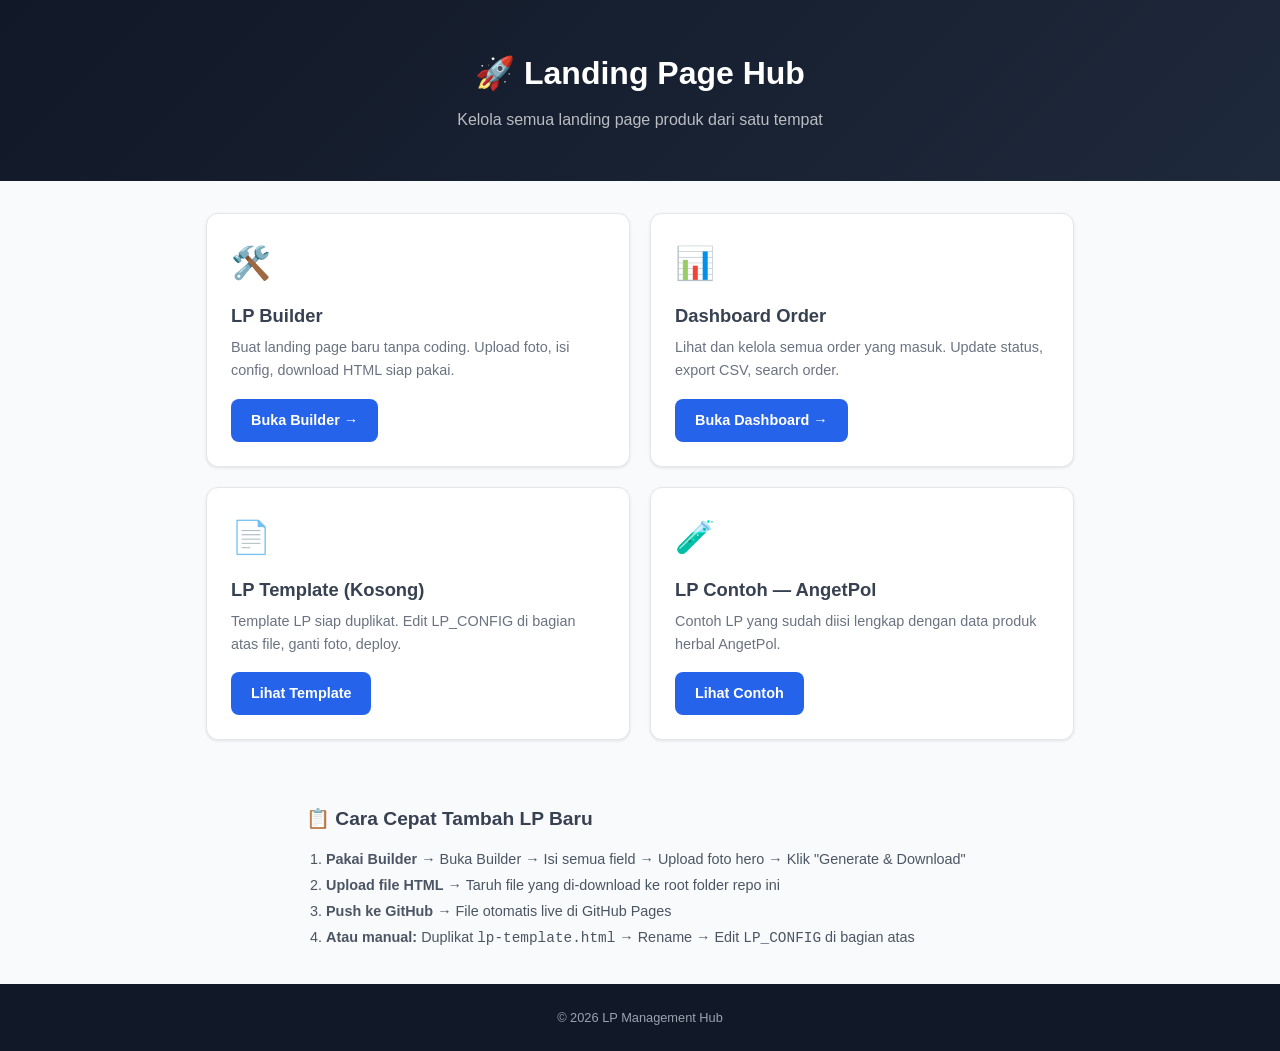
==== index.html @ 5e8157d4 "Initial commit: landing page website" ====
<!DOCTYPE html>
<html lang="id">
<head>
<meta charset="UTF-8">
<meta name="viewport" content="width=device-width, initial-scale=1.0">
<title>LP Management — Landing Page Hub</title>
<link rel="stylesheet" href="assets/style.css">
</head>
<body>
<header class="site-header">
  <h1>🚀 Landing Page Hub</h1>
  <p>Kelola semua landing page produk dari satu tempat</p>
</header>

<div class="card-grid">
  <div class="card">
    <div class="card-icon">🛠️</div>
    <h3>LP Builder</h3>
    <p>Buat landing page baru tanpa coding. Upload foto, isi config, download HTML siap pakai.</p>
    <a href="builder/" class="btn">Buka Builder →</a>
  </div>

  <div class="card">
    <div class="card-icon">📊</div>
    <h3>Dashboard Order</h3>
    <p>Lihat dan kelola semua order yang masuk. Update status, export CSV, search order.</p>
    <a href="admin/" class="btn">Buka Dashboard →</a>
  </div>

  <div class="card">
    <div class="card-icon">📄</div>
    <h3>LP Template (Kosong)</h3>
    <p>Template LP siap duplikat. Edit LP_CONFIG di bagian atas file, ganti foto, deploy.</p>
    <a href="lp-template.html" class="btn btn-outline">Lihat Template</a>
  </div>

  <div class="card">
    <div class="card-icon">🧪</div>
    <h3>LP Contoh — AngetPol</h3>
    <p>Contoh LP yang sudah diisi lengkap dengan data produk herbal AngetPol.</p>
    <a href="lp-example.html" class="btn btn-outline">Lihat Contoh</a>
  </div>
</div>

<div style="max-width:700px;margin:0 auto;padding:32px 16px">
  <h2 style="font-size:1.2rem;font-weight:700;margin-bottom:12px">📋 Cara Cepat Tambah LP Baru</h2>
  <ol style="font-size:.9rem;color:#4b5563;line-height:1.8;padding-left:20px">
    <li><strong>Pakai Builder</strong> → Buka Builder → Isi semua field → Upload foto hero → Klik "Generate &amp; Download"</li>
    <li><strong>Upload file HTML</strong> → Taruh file yang di-download ke root folder repo ini</li>
    <li><strong>Push ke GitHub</strong> → File otomatis live di GitHub Pages</li>
    <li><strong>Atau manual:</strong> Duplikat <code>lp-template.html</code> → Rename → Edit <code>LP_CONFIG</code> di bagian atas</li>
  </ol>
</div>

<footer class="lp-footer">
  <p>&copy; 2026 LP Management Hub</p>
</footer>
</body>
</html>
---- assets/style.css ----
:root{--c:#2563eb;--cd:#1d4ed8;--cl:#dbeafe;--ok:#16a34a;--okl:#dcfce7;--warn:#f59e0b;--wl:#fef3c7;--err:#dc2626;--el:#fee2e2;--g1:#f9fafb;--g2:#f3f4f6;--g3:#e5e7eb;--g4:#d1d5db;--g5:#9ca3af;--g6:#6b7280;--g7:#4b5563;--g8:#374151;--g9:#1f2937;--gx:#111827;--r:8px;--rl:12px;--sh:0 1px 3px rgba(0,0,0,.1);--shm:0 4px 6px rgba(0,0,0,.07);--shl:0 10px 15px rgba(0,0,0,.1)}
*,*::before,*::after{box-sizing:border-box;margin:0;padding:0}
body{font-family:-apple-system,BlinkMacSystemFont,'Segoe UI',Roboto,sans-serif;color:var(--g8);background:var(--g1);line-height:1.6;-webkit-font-smoothing:antialiased}
img{max-width:100%;height:auto;display:block}a{color:var(--c);text-decoration:none}a:hover{text-decoration:underline}
.container{width:100%;max-width:1200px;margin:0 auto;padding:0 16px}

/* INDEX */
.site-header{background:linear-gradient(135deg,var(--gx),#1e293b);color:#fff;padding:48px 16px;text-align:center}
.site-header h1{font-size:2rem;font-weight:800;margin-bottom:8px}.site-header p{color:rgba(255,255,255,.7)}
.card-grid{display:grid;gap:20px;padding:32px 16px;max-width:900px;margin:0 auto}
@media(min-width:600px){.card-grid{grid-template-columns:1fr 1fr}}
.card{background:#fff;border:1px solid var(--g3);border-radius:var(--rl);padding:24px;box-shadow:var(--sh);transition:box-shadow .2s,transform .15s}
.card:hover{box-shadow:var(--shl);transform:translateY(-2px)}.card-icon{font-size:2rem;margin-bottom:12px}
.card h3{font-size:1.15rem;font-weight:700;margin-bottom:6px}.card p{font-size:.9rem;color:var(--g6);margin-bottom:16px}
.card .btn{display:inline-block;padding:10px 20px;background:var(--c);color:#fff;border-radius:var(--r);font-weight:600;font-size:.9rem;border:none;cursor:pointer}
.card .btn:hover{background:var(--cd);text-decoration:none}

/* HERO */
.lp-hero{position:relative;background:var(--gx);overflow:hidden;min-height:300px}
.lp-hero img{width:100%;height:400px;object-fit:cover;opacity:.7}
.lp-hero-overlay{position:absolute;inset:0;display:flex;flex-direction:column;align-items:center;justify-content:center;background:linear-gradient(to bottom,rgba(0,0,0,.3),rgba(0,0,0,.6));text-align:center;padding:20px}
.lp-hero-overlay h1{color:#fff;font-size:1.8rem;font-weight:800;text-shadow:0 2px 8px rgba(0,0,0,.4);max-width:600px}
.lp-hero-overlay p{color:rgba(255,255,255,.9);font-size:1.1rem;margin-top:8px}
@media(min-width:768px){.lp-hero img{height:500px}.lp-hero-overlay h1{font-size:2.5rem}}

/* SECTIONS */
.lp-section{padding:40px 16px}.lp-section:nth-child(even){background:#fff}
.lp-section-title{text-align:center;font-size:1.5rem;font-weight:700;margin-bottom:24px;color:var(--gx)}
.benefits-grid{display:grid;gap:16px;max-width:800px;margin:0 auto}
@media(min-width:600px){.benefits-grid{grid-template-columns:1fr 1fr}}
.benefit-card{background:var(--g1);border:1px solid var(--g3);border-radius:var(--r);padding:20px;display:flex;gap:12px;align-items:flex-start}
.benefit-icon{font-size:1.5rem;flex-shrink:0}.benefit-card h3{font-size:1rem;font-weight:600;margin-bottom:4px}.benefit-card p{font-size:.9rem;color:var(--g6)}
.testimonials-grid{display:grid;gap:16px;max-width:800px;margin:0 auto}
@media(min-width:600px){.testimonials-grid{grid-template-columns:1fr 1fr}}
.testimonial-card{background:#fff;border:1px solid var(--g3);border-radius:var(--r);padding:20px;box-shadow:var(--sh)}
.testimonial-card .stars{color:var(--warn);margin-bottom:8px}
.testimonial-card p{font-size:.9rem;color:var(--g7);font-style:italic}
.testimonial-card .author{font-weight:600;font-style:normal;margin-top:8px;color:var(--gx);font-size:.85rem}

/* ORDER FORM */
.order-section{background:linear-gradient(135deg,var(--cl),#ede9fe);padding:40px 16px}
.order-form-wrapper{max-width:600px;margin:0 auto;background:#fff;border-radius:var(--rl);padding:28px 20px;box-shadow:var(--shl)}
.order-form-wrapper h2{text-align:center;font-size:1.3rem;margin-bottom:4px}
.order-form-wrapper .form-subtitle{text-align:center;color:var(--g5);font-size:.85rem;margin-bottom:20px}

/* Steps */
.step-indicator{display:flex;justify-content:center;margin-bottom:28px;position:relative}
.step-item{display:flex;flex-direction:column;align-items:center;flex:1;z-index:1}
.step-circle{width:36px;height:36px;border-radius:50%;display:flex;align-items:center;justify-content:center;font-weight:700;font-size:.9rem;background:var(--g3);color:var(--g5);transition:all .3s}
.step-item.active .step-circle{background:var(--c);color:#fff}
.step-item.done .step-circle{background:var(--ok);color:#fff}
.step-label{font-size:.7rem;color:var(--g5);margin-top:4px;text-align:center}
.step-item.active .step-label{color:var(--c);font-weight:600}
.step-item.done .step-label{color:var(--ok)}
.step-connector{position:absolute;top:18px;left:18%;right:18%;height:2px;background:var(--g3);z-index:0}
.step-connector-fill{height:100%;background:var(--ok);width:0%;transition:width .3s}
.step-panel{display:none}.step-panel.active{display:block;animation:fadeIn .3s}
@keyframes fadeIn{from{opacity:0;transform:translateY(8px)}to{opacity:1;transform:translateY(0)}}

/* Form elements */
.form-group{margin-bottom:16px}
.form-group label{display:block;font-weight:600;font-size:.9rem;margin-bottom:4px;color:var(--g7)}
.form-group label .req{color:var(--err)}
.form-group input,.form-group select,.form-group textarea{width:100%;padding:10px 12px;border:1px solid var(--g4);border-radius:var(--r);font-size:.95rem;font-family:inherit;transition:border-color .2s;background:#fff}
.form-group input:focus,.form-group select:focus,.form-group textarea:focus{outline:none;border-color:var(--c);box-shadow:0 0 0 3px rgba(37,99,235,.1)}
.form-group textarea{resize:vertical;min-height:80px}
.form-group input[type=number]{max-width:120px}
.form-group .hint{font-size:.75rem;color:var(--g5);margin-top:2px}
.form-group .field-err{font-size:.8rem;color:var(--err);margin-top:2px;display:none}
.form-group.has-error input,.form-group.has-error select,.form-group.has-error textarea{border-color:var(--err)}
.form-group.has-error .field-err{display:block}
.form-row{display:grid;grid-template-columns:1fr 1fr;gap:12px}
@media(max-width:480px){.form-row{grid-template-columns:1fr}}
.radio-group{display:flex;flex-direction:column;gap:8px;margin-top:4px}
.radio-option{display:flex;align-items:center;gap:8px;padding:10px 12px;border:1px solid var(--g4);border-radius:var(--r);cursor:pointer;transition:border-color .2s,background .2s}
.radio-option:hover{border-color:var(--c);background:var(--cl)}
.radio-option input[type=radio]{accent-color:var(--c)}.radio-option span{font-size:.9rem}

/* Shipping */
.shipping-info{background:var(--g1);border:1px solid var(--g3);border-radius:var(--r);padding:12px;margin-top:8px}
.shipping-info .ship-line{display:flex;justify-content:space-between;font-size:.9rem;padding:4px 0}
.shipping-info .ship-cost{font-weight:600;color:var(--c)}.shipping-info .ship-eta{font-size:.75rem;color:var(--g5)}

/* Price */
.price-display{text-align:center;margin:16px 0}
.price-display .price{font-size:2rem;font-weight:800;color:var(--c)}
.price-display .price-note{font-size:.8rem;color:var(--g5)}
.price-tag{font-size:1.1rem;font-weight:700;color:var(--c);text-align:right}

/* Summary */
.order-summary{background:var(--g1);border:1px solid var(--g3);border-radius:var(--r);padding:16px;margin-bottom:16px}
.order-summary h3{font-size:1rem;font-weight:700;margin-bottom:12px}
.sum-row{display:flex;justify-content:space-between;padding:6px 0;font-size:.9rem;border-bottom:1px solid var(--g2)}
.sum-row:last-child{border-bottom:none}.sum-row .lbl{color:var(--g6)}.sum-row .val{font-weight:600;text-align:right;max-width:60%;word-break:break-word}
.sum-total{display:flex;justify-content:space-between;padding:10px 0 0;margin-top:8px;border-top:2px solid var(--g4);font-size:1.1rem;font-weight:700}
.sum-total .val{color:var(--c)}

/* Nav buttons */
.form-nav{display:flex;gap:12px;margin-top:20px}
.btn-prev{flex:1;padding:12px;background:var(--g2);color:var(--g7);border:1px solid var(--g4);border-radius:var(--r);font-size:.95rem;font-weight:600;cursor:pointer}
.btn-prev:hover{background:var(--g3)}
.btn-next,.btn-submit{flex:2;padding:12px;background:var(--c);color:#fff;border:none;border-radius:var(--r);font-size:.95rem;font-weight:700;cursor:pointer;display:flex;align-items:center;justify-content:center;gap:8px}
.btn-next:hover,.btn-submit:hover{background:var(--cd)}
.btn-next:disabled,.btn-submit:disabled{background:var(--g5);cursor:not-allowed}
.btn-submit .spinner{width:18px;height:18px;border:2px solid rgba(255,255,255,.3);border-top-color:#fff;border-radius:50%;animation:spin .6s linear infinite;display:none}
.btn-submit.loading .spinner{display:block}.btn-submit.loading .btn-text{display:none}
@keyframes spin{to{transform:rotate(360deg)}}
.trust-badges{display:flex;justify-content:center;gap:16px;margin-top:16px;flex-wrap:wrap}
.trust-badge{display:flex;align-items:center;gap:4px;font-size:.75rem;color:var(--g5)}
.form-message{padding:16px;border-radius:var(--r);text-align:center;margin-top:16px;display:none}
.form-message.show{display:block}
.form-message.success{background:var(--okl);color:var(--ok);border:1px solid var(--ok)}
.form-message.error{background:var(--el);color:var(--err);border:1px solid var(--err)}
.form-message .wa-fallback{margin-top:8px}.form-message .wa-fallback a{color:var(--ok);font-weight:600;text-decoration:underline}
.lp-footer{text-align:center;padding:24px 16px;background:var(--gx);color:var(--g5);font-size:.8rem}

/* ADMIN */
.admin-login{min-height:100vh;display:flex;align-items:center;justify-content:center;background:var(--g2)}
.login-box{background:#fff;padding:40px 32px;border-radius:var(--rl);box-shadow:var(--shl);width:100%;max-width:400px;text-align:center}
.login-box h1{font-size:1.4rem;margin-bottom:8px}.login-box p{color:var(--g5);font-size:.9rem;margin-bottom:24px}
.login-box input{width:100%;padding:12px;border:1px solid var(--g4);border-radius:var(--r);font-size:1rem;margin-bottom:12px}
.login-box button{width:100%;padding:12px;background:var(--c);color:#fff;border:none;border-radius:var(--r);font-size:1rem;font-weight:600;cursor:pointer}
.login-box button:hover{background:var(--cd)}.login-error{color:var(--err);font-size:.85rem;margin-top:8px;display:none}
.admin-wrap{display:none;min-height:100vh;background:var(--g2)}
.admin-header{background:#fff;border-bottom:1px solid var(--g3);padding:16px 24px;display:flex;align-items:center;justify-content:space-between}
.admin-header h1{font-size:1.2rem;font-weight:700}
.btn-logout{padding:8px 16px;background:var(--g2);border:1px solid var(--g4);border-radius:var(--r);font-size:.85rem;cursor:pointer;color:var(--g7)}
.btn-logout:hover{background:var(--g3)}
.stats-row{display:grid;grid-template-columns:repeat(2,1fr);gap:12px;padding:20px 24px}
@media(min-width:600px){.stats-row{grid-template-columns:repeat(4,1fr)}}
.stat-card{background:#fff;border-radius:var(--r);padding:16px;box-shadow:var(--sh);text-align:center}
.stat-num{font-size:1.8rem;font-weight:800}.stat-label{font-size:.8rem;color:var(--g5)}
.stat-card.total .stat-num{color:var(--g8)}.stat-card.pending .stat-num{color:var(--warn)}
.stat-card.process .stat-num{color:var(--c)}.stat-card.done .stat-num{color:var(--ok)}
.admin-toolbar{padding:0 24px 16px;display:flex;gap:12px;flex-wrap:wrap;align-items:center}
.admin-toolbar input,.admin-toolbar select{padding:8px 12px;border:1px solid var(--g4);border-radius:var(--r);font-size:.9rem}
.admin-toolbar input{flex:1;min-width:200px}
.btn-export{padding:8px 16px;background:var(--ok);color:#fff;border:none;border-radius:var(--r);font-weight:600;cursor:pointer;font-size:.85rem}
.btn-export:hover{background:#15803d}
.orders-table-wrap{padding:0 24px 24px;overflow-x:auto}
.orders-table{width:100%;border-collapse:collapse;background:#fff;border-radius:var(--r);overflow:hidden;box-shadow:var(--sh);font-size:.85rem}
.orders-table th{background:var(--g2);padding:10px 12px;text-align:left;font-weight:600;color:var(--g7);white-space:nowrap;border-bottom:1px solid var(--g3)}
.orders-table td{padding:10px 12px;border-bottom:1px solid var(--g2);vertical-align:top}
.orders-table tr:hover td{background:var(--g1)}
.badge{display:inline-block;padding:3px 10px;border-radius:999px;font-size:.75rem;font-weight:600;white-space:nowrap}
.badge-pending{background:var(--wl);color:#92400e}.badge-process{background:var(--cl);color:#1e40af}
.badge-shipped{background:#e0e7ff;color:#3730a3}.badge-done{background:var(--okl);color:#166534}
.status-select{padding:4px 8px;border:1px solid var(--g4);border-radius:var(--r);font-size:.8rem;cursor:pointer}
.empty-state{text-align:center;padding:48px 16px;color:var(--g5)}

/* BUILDER */
.builder-wrap{display:flex;min-height:100vh;background:var(--g2)}
.builder-sidebar{width:420px;background:#fff;border-right:1px solid var(--g3);overflow-y:auto;flex-shrink:0;padding:20px}
.builder-preview{flex:1;background:var(--g1);display:flex;flex-direction:column}
.builder-preview-bar{background:#fff;border-bottom:1px solid var(--g3);padding:10px 16px;display:flex;align-items:center;justify-content:space-between}
.builder-preview iframe{flex:1;border:none;width:100%}
@media(max-width:900px){.builder-wrap{flex-direction:column}.builder-sidebar{width:100%;max-height:50vh}.builder-preview{min-height:50vh}}
.builder-sidebar h2{font-size:1.1rem;font-weight:700;margin-bottom:16px;padding-bottom:8px;border-bottom:1px solid var(--g3)}
.builder-sidebar h3{font-size:.95rem;font-weight:600;margin:20px 0 10px;color:var(--g7)}
.builder-sidebar .form-group{margin-bottom:12px}
.builder-sidebar .form-group label{font-size:.85rem;font-weight:600;margin-bottom:3px;display:block;color:var(--g7)}
.builder-sidebar .form-group input,.builder-sidebar .form-group select,.builder-sidebar .form-group textarea{width:100%;padding:8px 10px;border:1px solid var(--g4);border-radius:var(--r);font-size:.85rem}
.builder-sidebar .form-group input[type=color]{height:36px;padding:2px;cursor:pointer}
.opt-list{display:flex;flex-direction:column;gap:6px;margin-bottom:8px}
.opt-item{display:flex;gap:6px;align-items:center}
.opt-item input{flex:1;padding:6px 8px;border:1px solid var(--g4);border-radius:var(--r);font-size:.85rem}
.opt-item .btn-rm{width:28px;height:28px;border:none;background:var(--el);color:var(--err);border-radius:var(--r);cursor:pointer;font-size:1rem;display:flex;align-items:center;justify-content:center}
.btn-add{padding:6px 12px;background:var(--cl);color:var(--c);border:1px solid var(--c);border-radius:var(--r);font-size:.8rem;cursor:pointer;font-weight:600}
.btn-add:hover{background:var(--c);color:#fff}
.ship-table{width:100%;border-collapse:collapse;font-size:.85rem;margin-bottom:8px}
.ship-table th{text-align:left;padding:4px 6px;background:var(--g2);font-size:.75rem;color:var(--g6)}
.ship-table td{padding:4px 6px}.ship-table input{width:100%;padding:4px 6px;border:1px solid var(--g4);border-radius:4px;font-size:.8rem}
.ship-table .btn-rm{background:none;border:none;color:var(--err);cursor:pointer;font-size:1rem}
.btn-gen{width:100%;padding:12px;background:var(--c);color:#fff;border:none;border-radius:var(--r);font-size:1rem;font-weight:700;cursor:pointer;margin-top:16px}
.btn-gen:hover{background:var(--cd)}
.btn-copy{width:100%;padding:10px;background:var(--g2);color:var(--g8);border:1px solid var(--g4);border-radius:var(--r);font-size:.9rem;font-weight:600;cursor:pointer;margin-top:8px}
.btn-copy:hover{background:var(--g3)}
.drop-zone{border:2px dashed var(--g4);border-radius:var(--r);padding:24px;text-align:center;cursor:pointer;transition:border-color .2s,background .2s;margin-bottom:8px}
.drop-zone:hover,.drop-zone.dragover{border-color:var(--c);background:var(--cl)}
.drop-zone p{font-size:.85rem;color:var(--g5)}.drop-zone .icon{font-size:2rem;margin-bottom:8px}
.img-preview{max-height:120px;margin:8px auto 0;border-radius:var(--r)}
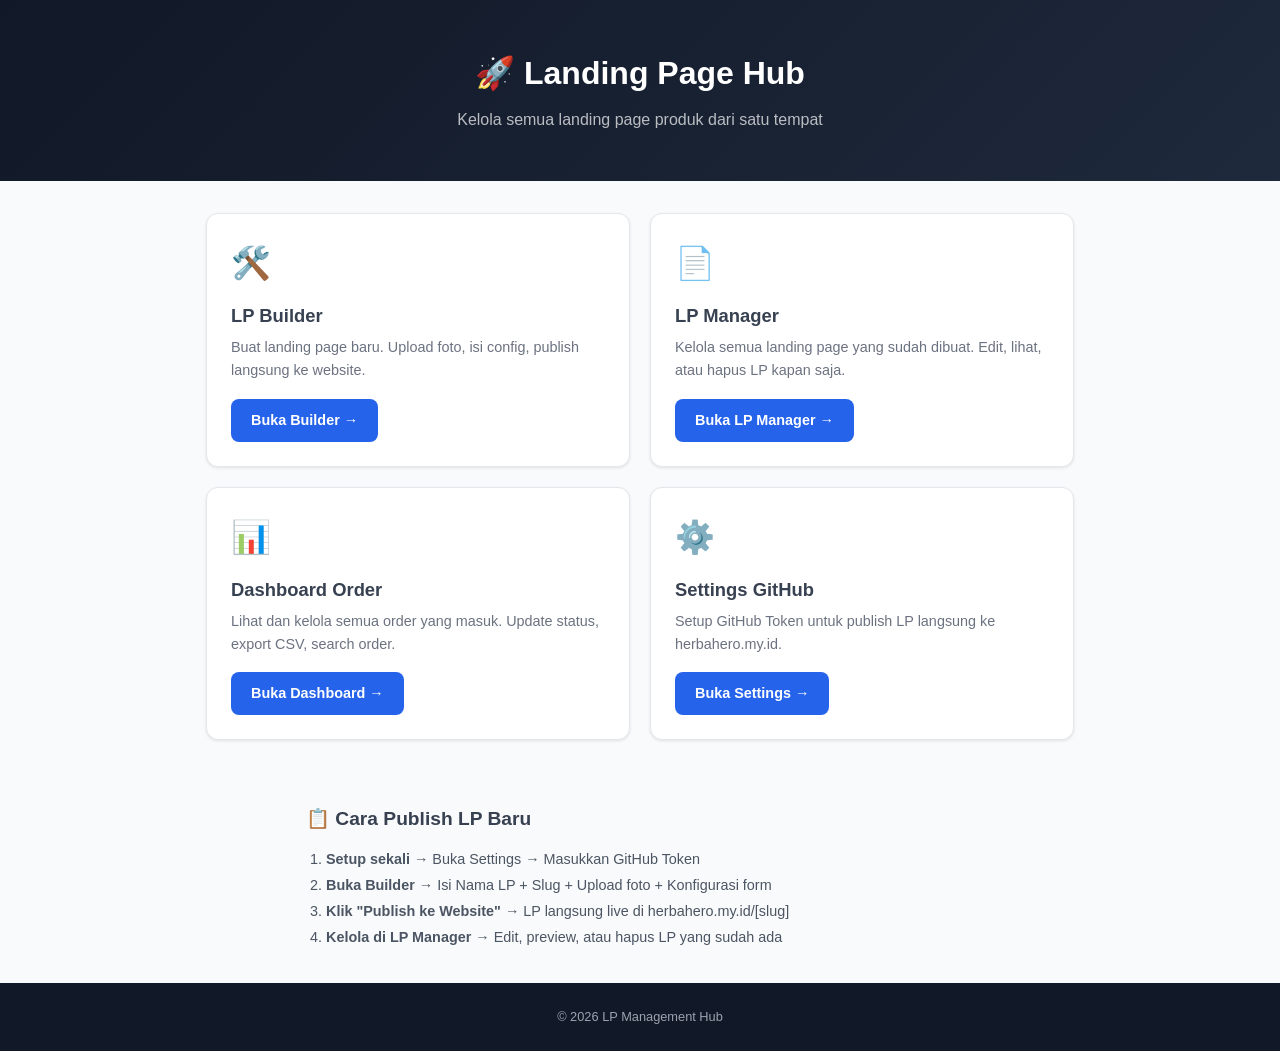
==== commit d3b432b3: "Add LP Management System via GitHub API - admin/settings.html: Setup GitHub PAT, owner, repo (new) -" ====
--- a/index.html
+++ b/index.html
@@ -16,8 +16,15 @@
   <div class="card">
     <div class="card-icon">🛠️</div>
     <h3>LP Builder</h3>
-    <p>Buat landing page baru tanpa coding. Upload foto, isi config, download HTML siap pakai.</p>
+    <p>Buat landing page baru. Upload foto, isi config, publish langsung ke website.</p>
     <a href="builder/" class="btn">Buka Builder →</a>
+  </div>
+
+  <div class="card">
+    <div class="card-icon">📄</div>
+    <h3>LP Manager</h3>
+    <p>Kelola semua landing page yang sudah dibuat. Edit, lihat, atau hapus LP kapan saja.</p>
+    <a href="admin/pages.html" class="btn">Buka LP Manager →</a>
   </div>
 
   <div class="card">
@@ -28,27 +35,20 @@
   </div>
 
   <div class="card">
-    <div class="card-icon">📄</div>
-    <h3>LP Template (Kosong)</h3>
-    <p>Template LP siap duplikat. Edit LP_CONFIG di bagian atas file, ganti foto, deploy.</p>
-    <a href="lp-template.html" class="btn btn-outline">Lihat Template</a>
-  </div>
-
-  <div class="card">
-    <div class="card-icon">🧪</div>
-    <h3>LP Contoh — AngetPol</h3>
-    <p>Contoh LP yang sudah diisi lengkap dengan data produk herbal AngetPol.</p>
-    <a href="lp-example.html" class="btn btn-outline">Lihat Contoh</a>
+    <div class="card-icon">⚙️</div>
+    <h3>Settings GitHub</h3>
+    <p>Setup GitHub Token untuk publish LP langsung ke herbahero.my.id.</p>
+    <a href="admin/settings.html" class="btn btn-outline">Buka Settings →</a>
   </div>
 </div>
 
 <div style="max-width:700px;margin:0 auto;padding:32px 16px">
-  <h2 style="font-size:1.2rem;font-weight:700;margin-bottom:12px">📋 Cara Cepat Tambah LP Baru</h2>
+  <h2 style="font-size:1.2rem;font-weight:700;margin-bottom:12px">📋 Cara Publish LP Baru</h2>
   <ol style="font-size:.9rem;color:#4b5563;line-height:1.8;padding-left:20px">
-    <li><strong>Pakai Builder</strong> → Buka Builder → Isi semua field → Upload foto hero → Klik "Generate &amp; Download"</li>
-    <li><strong>Upload file HTML</strong> → Taruh file yang di-download ke root folder repo ini</li>
-    <li><strong>Push ke GitHub</strong> → File otomatis live di GitHub Pages</li>
-    <li><strong>Atau manual:</strong> Duplikat <code>lp-template.html</code> → Rename → Edit <code>LP_CONFIG</code> di bagian atas</li>
+    <li><strong>Setup sekali</strong> → Buka Settings → Masukkan GitHub Token</li>
+    <li><strong>Buka Builder</strong> → Isi Nama LP + Slug + Upload foto + Konfigurasi form</li>
+    <li><strong>Klik "Publish ke Website"</strong> → LP langsung live di herbahero.my.id/[slug]</li>
+    <li><strong>Kelola di LP Manager</strong> → Edit, preview, atau hapus LP yang sudah ada</li>
   </ol>
 </div>
 
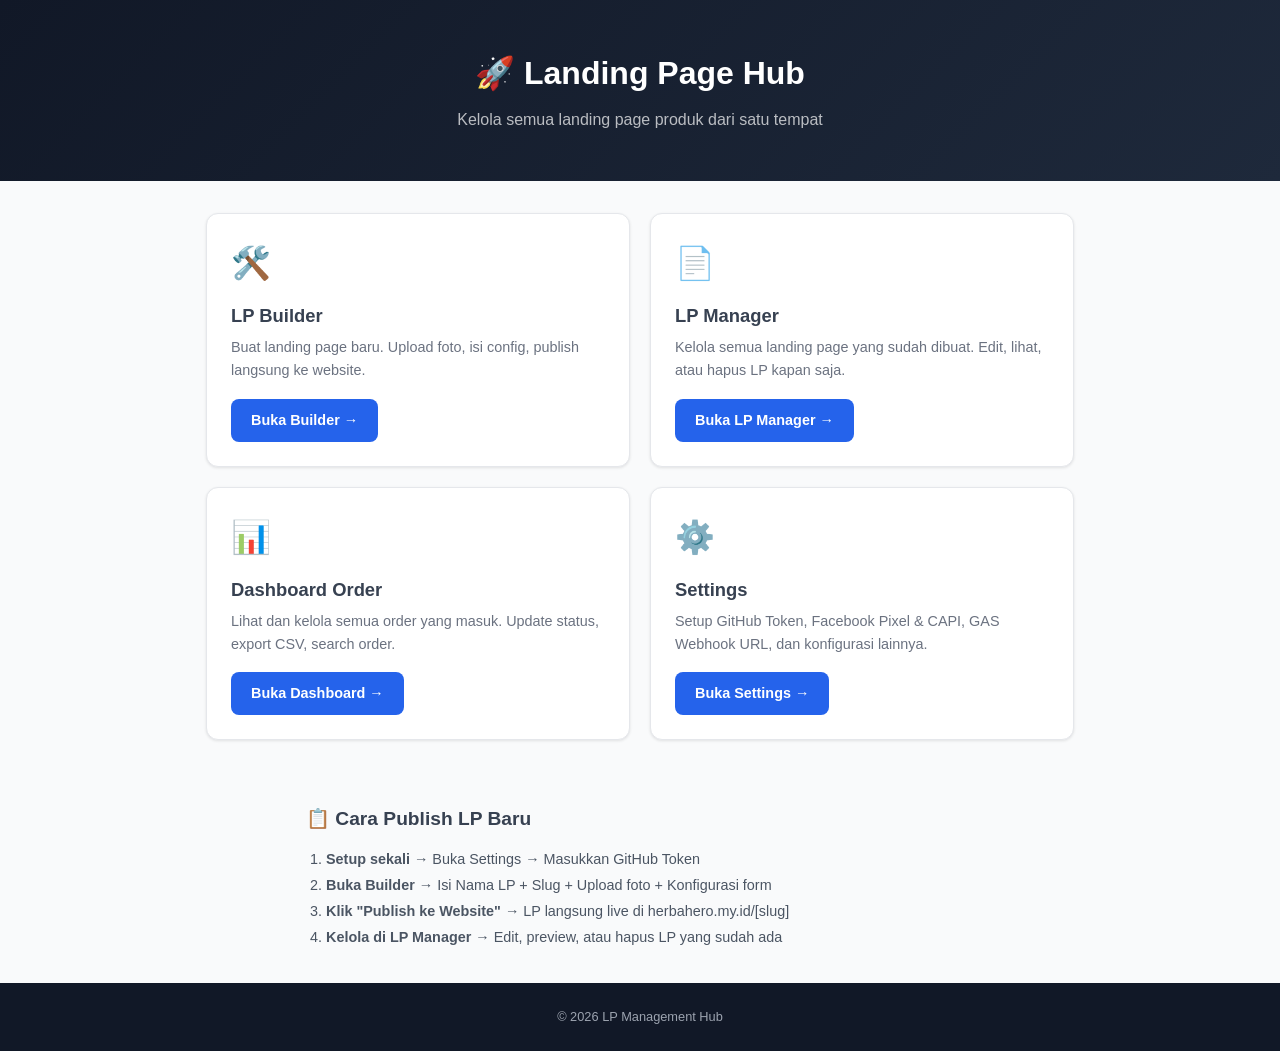
==== commit cc56f1eb: "feat: add Meta Pixel+CAPI flow and builder/settings enhancements" ====
--- a/index.html
+++ b/index.html
@@ -36,8 +36,8 @@
 
   <div class="card">
     <div class="card-icon">⚙️</div>
-    <h3>Settings GitHub</h3>
-    <p>Setup GitHub Token untuk publish LP langsung ke herbahero.my.id.</p>
+    <h3>Settings</h3>
+    <p>Setup GitHub Token, Facebook Pixel &amp; CAPI, GAS Webhook URL, dan konfigurasi lainnya.</p>
     <a href="admin/settings.html" class="btn btn-outline">Buka Settings →</a>
   </div>
 </div>
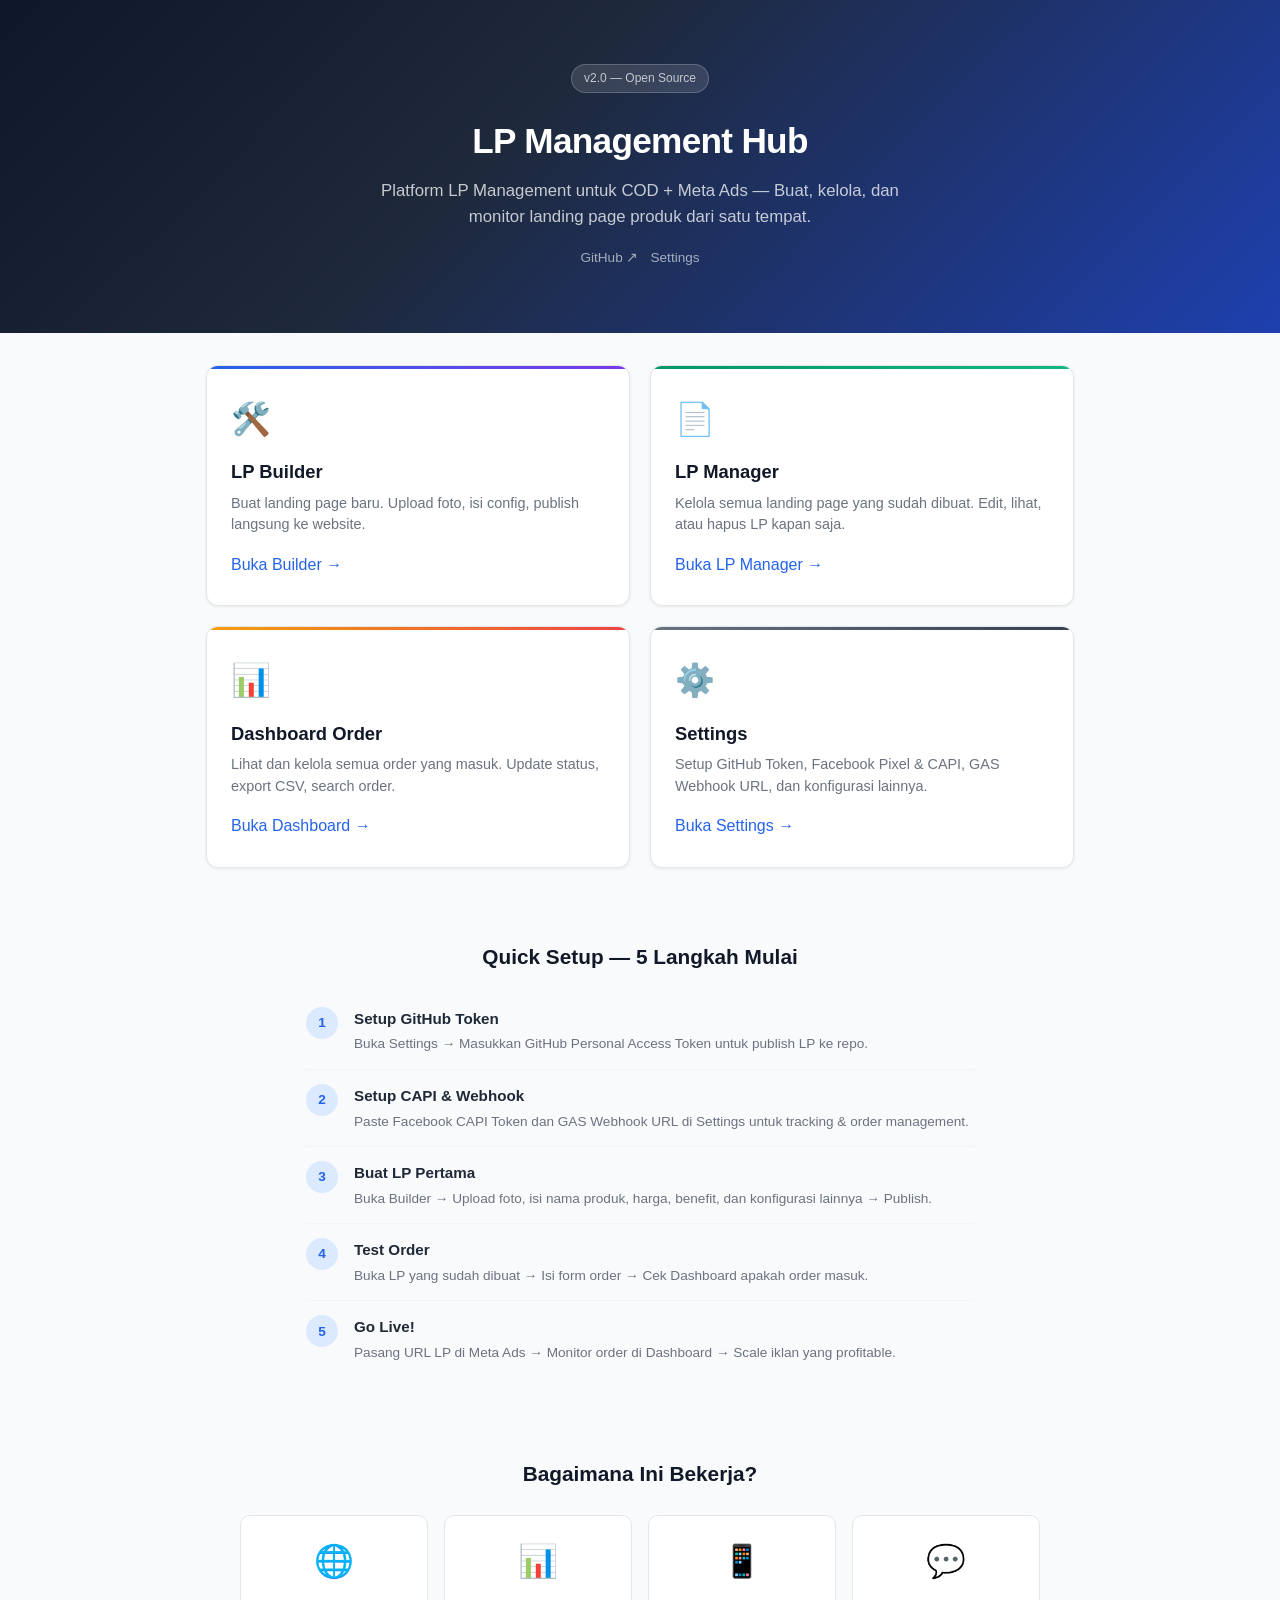
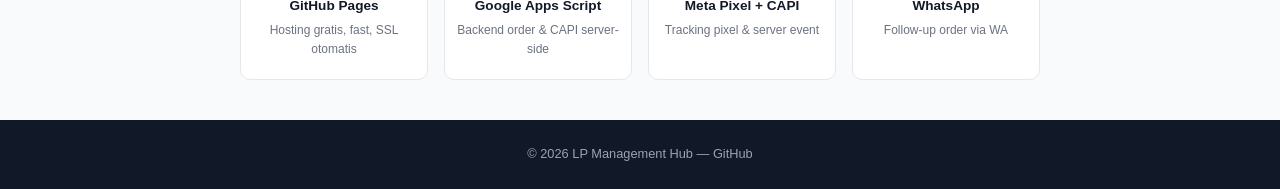
==== commit 85717cd4: "feat: UI overhaul + UTM tracking + order modal + sticky CTA + README - Redesign hub page with gradie" ====
--- a/index.html
+++ b/index.html
@@ -5,36 +5,79 @@
 <meta name="viewport" content="width=device-width, initial-scale=1.0">
 <title>LP Management — Landing Page Hub</title>
 <link rel="stylesheet" href="assets/style.css">
+<style>
+.hub-hero{background:linear-gradient(135deg,#0f172a 0%,#1e293b 40%,#1e40af 100%);color:#fff;padding:64px 16px;text-align:center}
+.hub-hero h1{font-size:2.2rem;font-weight:800;margin-bottom:8px;letter-spacing:-.02em}
+.hub-hero .tagline{color:rgba(255,255,255,.75);font-size:1.05rem;margin-bottom:16px;max-width:520px;margin-left:auto;margin-right:auto}
+.hub-hero .version-badge{display:inline-block;padding:4px 12px;background:rgba(255,255,255,.12);border:1px solid rgba(255,255,255,.2);border-radius:999px;font-size:.75rem;color:rgba(255,255,255,.7);margin-bottom:20px}
+.hub-hero .hero-links{display:flex;gap:12px;justify-content:center;flex-wrap:wrap;margin-top:8px}
+.hub-hero .hero-links a{color:rgba(255,255,255,.6);font-size:.85rem;text-decoration:none;display:flex;align-items:center;gap:4px}
+.hub-hero .hero-links a:hover{color:#fff}
+.hub-cards{display:grid;gap:20px;padding:32px 16px;max-width:900px;margin:0 auto}
+@media(min-width:600px){.hub-cards{grid-template-columns:1fr 1fr}}
+.hub-card{background:#fff;border:1px solid #e5e7eb;border-radius:12px;padding:28px 24px;box-shadow:0 1px 3px rgba(0,0,0,.08);transition:box-shadow .2s,transform .15s;position:relative;overflow:hidden}
+.hub-card:hover{box-shadow:0 8px 24px rgba(0,0,0,.1);transform:translateY(-2px)}
+.hub-card .card-accent{position:absolute;top:0;left:0;right:0;height:3px}
+.hub-card .card-icon{font-size:2rem;margin-bottom:12px}
+.hub-card h3{font-size:1.15rem;font-weight:700;margin-bottom:6px;color:#111827}
+.hub-card p{font-size:.9rem;color:#6b7280;margin-bottom:16px;line-height:1.5}
+.setup-section{max-width:700px;margin:0 auto;padding:40px 16px}
+.setup-section h2{font-size:1.3rem;font-weight:700;margin-bottom:20px;text-align:center;color:#111827}
+.setup-steps{list-style:none;padding:0;counter-reset:setup}
+.setup-step{display:flex;gap:16px;align-items:flex-start;padding:14px 0;border-bottom:1px solid #f3f4f6;counter-increment:setup}
+.setup-step:last-child{border-bottom:none}
+.setup-step .step-num{width:32px;height:32px;border-radius:50%;background:#dbeafe;color:#2563eb;display:flex;align-items:center;justify-content:center;font-weight:700;font-size:.85rem;flex-shrink:0}
+.setup-step .step-body h4{font-size:.95rem;font-weight:600;color:#1f2937;margin-bottom:2px}
+.setup-step .step-body p{font-size:.85rem;color:#6b7280}
+.stack-section{background:#f9fafb;padding:40px 16px}
+.stack-section h2{font-size:1.3rem;font-weight:700;text-align:center;margin-bottom:24px;color:#111827}
+.stack-grid{display:grid;gap:16px;max-width:800px;margin:0 auto;grid-template-columns:repeat(2,1fr)}
+@media(min-width:600px){.stack-grid{grid-template-columns:repeat(4,1fr)}}
+.stack-item{text-align:center;padding:20px 12px;background:#fff;border:1px solid #e5e7eb;border-radius:10px}
+.stack-item .stack-icon{font-size:2rem;margin-bottom:8px}
+.stack-item h4{font-size:.85rem;font-weight:700;color:#111827;margin-bottom:4px}
+.stack-item p{font-size:.75rem;color:#6b7280}
+</style>
 </head>
 <body>
-<header class="site-header">
-  <h1>🚀 Landing Page Hub</h1>
-  <p>Kelola semua landing page produk dari satu tempat</p>
-</header>
 
-<div class="card-grid">
-  <div class="card">
+<div class="hub-hero">
+  <div class="version-badge">v2.0 — Open Source</div>
+  <h1>LP Management Hub</h1>
+  <p class="tagline">Platform LP Management untuk COD + Meta Ads — Buat, kelola, dan monitor landing page produk dari satu tempat.</p>
+  <div class="hero-links">
+    <a href="https://github.com/kedebuk/herbahero" target="_blank" rel="noopener">GitHub ↗</a>
+    <a href="admin/settings.html">Settings</a>
+  </div>
+</div>
+
+<div class="hub-cards">
+  <div class="hub-card">
+    <div class="card-accent" style="background:linear-gradient(90deg,#2563eb,#7c3aed)"></div>
     <div class="card-icon">🛠️</div>
     <h3>LP Builder</h3>
     <p>Buat landing page baru. Upload foto, isi config, publish langsung ke website.</p>
     <a href="builder/" class="btn">Buka Builder →</a>
   </div>
 
-  <div class="card">
+  <div class="hub-card">
+    <div class="card-accent" style="background:linear-gradient(90deg,#059669,#10b981)"></div>
     <div class="card-icon">📄</div>
     <h3>LP Manager</h3>
     <p>Kelola semua landing page yang sudah dibuat. Edit, lihat, atau hapus LP kapan saja.</p>
     <a href="admin/pages.html" class="btn">Buka LP Manager →</a>
   </div>
 
-  <div class="card">
+  <div class="hub-card">
+    <div class="card-accent" style="background:linear-gradient(90deg,#f59e0b,#ef4444)"></div>
     <div class="card-icon">📊</div>
     <h3>Dashboard Order</h3>
     <p>Lihat dan kelola semua order yang masuk. Update status, export CSV, search order.</p>
     <a href="admin/" class="btn">Buka Dashboard →</a>
   </div>
 
-  <div class="card">
+  <div class="hub-card">
+    <div class="card-accent" style="background:linear-gradient(90deg,#6b7280,#374151)"></div>
     <div class="card-icon">⚙️</div>
     <h3>Settings</h3>
     <p>Setup GitHub Token, Facebook Pixel &amp; CAPI, GAS Webhook URL, dan konfigurasi lainnya.</p>
@@ -42,18 +85,75 @@
   </div>
 </div>
 
-<div style="max-width:700px;margin:0 auto;padding:32px 16px">
-  <h2 style="font-size:1.2rem;font-weight:700;margin-bottom:12px">📋 Cara Publish LP Baru</h2>
-  <ol style="font-size:.9rem;color:#4b5563;line-height:1.8;padding-left:20px">
-    <li><strong>Setup sekali</strong> → Buka Settings → Masukkan GitHub Token</li>
-    <li><strong>Buka Builder</strong> → Isi Nama LP + Slug + Upload foto + Konfigurasi form</li>
-    <li><strong>Klik "Publish ke Website"</strong> → LP langsung live di herbahero.my.id/[slug]</li>
-    <li><strong>Kelola di LP Manager</strong> → Edit, preview, atau hapus LP yang sudah ada</li>
+<div class="setup-section">
+  <h2>Quick Setup — 5 Langkah Mulai</h2>
+  <ol class="setup-steps">
+    <li class="setup-step">
+      <div class="step-num">1</div>
+      <div class="step-body">
+        <h4>Setup GitHub Token</h4>
+        <p>Buka Settings → Masukkan GitHub Personal Access Token untuk publish LP ke repo.</p>
+      </div>
+    </li>
+    <li class="setup-step">
+      <div class="step-num">2</div>
+      <div class="step-body">
+        <h4>Setup CAPI &amp; Webhook</h4>
+        <p>Paste Facebook CAPI Token dan GAS Webhook URL di Settings untuk tracking &amp; order management.</p>
+      </div>
+    </li>
+    <li class="setup-step">
+      <div class="step-num">3</div>
+      <div class="step-body">
+        <h4>Buat LP Pertama</h4>
+        <p>Buka Builder → Upload foto, isi nama produk, harga, benefit, dan konfigurasi lainnya → Publish.</p>
+      </div>
+    </li>
+    <li class="setup-step">
+      <div class="step-num">4</div>
+      <div class="step-body">
+        <h4>Test Order</h4>
+        <p>Buka LP yang sudah dibuat → Isi form order → Cek Dashboard apakah order masuk.</p>
+      </div>
+    </li>
+    <li class="setup-step">
+      <div class="step-num">5</div>
+      <div class="step-body">
+        <h4>Go Live!</h4>
+        <p>Pasang URL LP di Meta Ads → Monitor order di Dashboard → Scale iklan yang profitable.</p>
+      </div>
+    </li>
   </ol>
 </div>
 
+<div class="stack-section">
+  <h2>Bagaimana Ini Bekerja?</h2>
+  <div class="stack-grid">
+    <div class="stack-item">
+      <div class="stack-icon">🌐</div>
+      <h4>GitHub Pages</h4>
+      <p>Hosting gratis, fast, SSL otomatis</p>
+    </div>
+    <div class="stack-item">
+      <div class="stack-icon">📊</div>
+      <h4>Google Apps Script</h4>
+      <p>Backend order &amp; CAPI server-side</p>
+    </div>
+    <div class="stack-item">
+      <div class="stack-icon">📱</div>
+      <h4>Meta Pixel + CAPI</h4>
+      <p>Tracking pixel &amp; server event</p>
+    </div>
+    <div class="stack-item">
+      <div class="stack-icon">💬</div>
+      <h4>WhatsApp</h4>
+      <p>Follow-up order via WA</p>
+    </div>
+  </div>
+</div>
+
 <footer class="lp-footer">
-  <p>&copy; 2026 LP Management Hub</p>
+  <p>&copy; 2026 LP Management Hub — <a href="https://github.com/kedebuk/herbahero" style="color:#9ca3af" target="_blank" rel="noopener">GitHub</a></p>
 </footer>
 </body>
 </html>
--- a/assets/style.css
+++ b/assets/style.css
@@ -179,3 +179,62 @@
 .drop-zone:hover,.drop-zone.dragover{border-color:var(--c);background:var(--cl)}
 .drop-zone p{font-size:.85rem;color:var(--g5)}.drop-zone .icon{font-size:2rem;margin-bottom:8px}
 .img-preview{max-height:120px;margin:8px auto 0;border-radius:var(--r)}
+
+/* SKELETON LOADING */
+.skeleton{background:linear-gradient(90deg,#f3f4f6 25%,#e5e7eb 50%,#f3f4f6 75%);background-size:200% 100%;animation:shimmer 1.5s infinite;border-radius:var(--r)}
+@keyframes shimmer{0%{background-position:200% 0}100%{background-position:-200% 0}}
+.skeleton-text{height:14px;margin-bottom:8px;border-radius:4px}.skeleton-text.w-60{width:60%}.skeleton-text.w-40{width:40%}.skeleton-text.w-80{width:80%}
+.skeleton-row{display:flex;gap:12px;padding:16px;border-bottom:1px solid var(--g2);align-items:center}
+.skeleton-circle{width:36px;height:36px;border-radius:50%;flex-shrink:0}
+
+/* BADGE DRAFT */
+.badge-draft{background:var(--g2);color:var(--g6)}
+
+/* BTN VARIANTS */
+.btn-sm{padding:6px 14px !important;font-size:.8rem !important}
+.btn-ghost{background:transparent !important;color:var(--g7) !important;border:1px solid var(--g4) !important}
+.btn-ghost:hover{background:var(--g2) !important;color:var(--g8) !important}
+.btn-danger{background:var(--err) !important;color:#fff !important;border:none !important}
+.btn-danger:hover{background:#b91c1c !important}
+.card .btn-outline{background:transparent;color:var(--c);border:1px solid var(--c)}
+.card .btn-outline:hover{background:var(--c);color:#fff}
+
+/* MODAL */
+.modal-overlay{position:fixed;inset:0;background:rgba(0,0,0,.5);z-index:1000;display:flex;align-items:center;justify-content:center;padding:16px;opacity:0;visibility:hidden;transition:opacity .2s,visibility .2s}
+.modal-overlay.open{opacity:1;visibility:visible}
+.modal-box{background:#fff;border-radius:var(--rl);box-shadow:0 20px 60px rgba(0,0,0,.2);width:100%;max-width:520px;max-height:90vh;overflow-y:auto;transform:scale(.95);transition:transform .2s;padding:24px}
+.modal-overlay.open .modal-box{transform:scale(1)}
+.modal-box h3{font-size:1.1rem;font-weight:700;margin-bottom:16px;display:flex;align-items:center;justify-content:space-between}
+.modal-close{background:none;border:none;font-size:1.4rem;cursor:pointer;color:var(--g5);padding:0;line-height:1}.modal-close:hover{color:var(--g8)}
+.modal-row{display:flex;justify-content:space-between;padding:8px 0;border-bottom:1px solid var(--g2);font-size:.9rem}
+.modal-row:last-child{border-bottom:none}
+.modal-row .lbl{color:var(--g6)}.modal-row .val{font-weight:600;text-align:right;max-width:60%;word-break:break-word}
+
+/* TOAST (top-right) */
+.toast{position:fixed;top:20px;right:20px;padding:12px 20px;border-radius:var(--r);font-size:.9rem;font-weight:500;color:#fff;z-index:1100;transform:translateX(120%);transition:transform .3s;max-width:360px;box-shadow:0 4px 12px rgba(0,0,0,.15)}
+.toast.show{transform:translateX(0)}
+.toast-success{background:var(--ok)}.toast-error{background:var(--err)}.toast-info{background:var(--g8)}
+
+/* RESPONSIVE IMPROVEMENTS */
+@media(max-width:480px){
+  .site-header{padding:32px 12px}
+  .card-grid{padding:20px 12px}
+  .admin-toolbar{padding:0 12px 12px}
+  .orders-table-wrap{padding:0 12px 12px}
+  .stats-row{padding:12px}
+}
+
+/* ONGKIR CALCULATOR */
+.city-item{padding:9px 12px;cursor:pointer;font-size:.88rem;border-bottom:1px solid #f3f4f6;transition:background .15s}
+.city-item:hover,.city-item:active{background:#dbeafe}
+.city-item:last-child{border-bottom:none}
+.city-item small{font-size:.75rem;color:#9ca3af;display:block;margin-top:2px}
+.shipping-option{display:flex;align-items:center;justify-content:space-between;padding:9px 10px;border-bottom:1px solid #f3f4f6;transition:background .15s}
+.shipping-option:hover{background:#f0f9ff}
+.shipping-option:last-child{border-bottom:none}
+.shipping-option label{display:flex;align-items:center;gap:8px;cursor:pointer;font-size:.9rem;flex:1}
+.shipping-option label input[type=radio]{accent-color:var(--c);width:16px;height:16px;flex-shrink:0}
+.svc-name{font-weight:500}
+.svc-meta{text-align:right;flex-shrink:0;margin-left:12px}
+.svc-price{display:block;font-weight:700;color:var(--c);font-size:.9rem}
+.svc-etd{display:block;font-size:.75rem;color:#9ca3af;margin-top:1px}
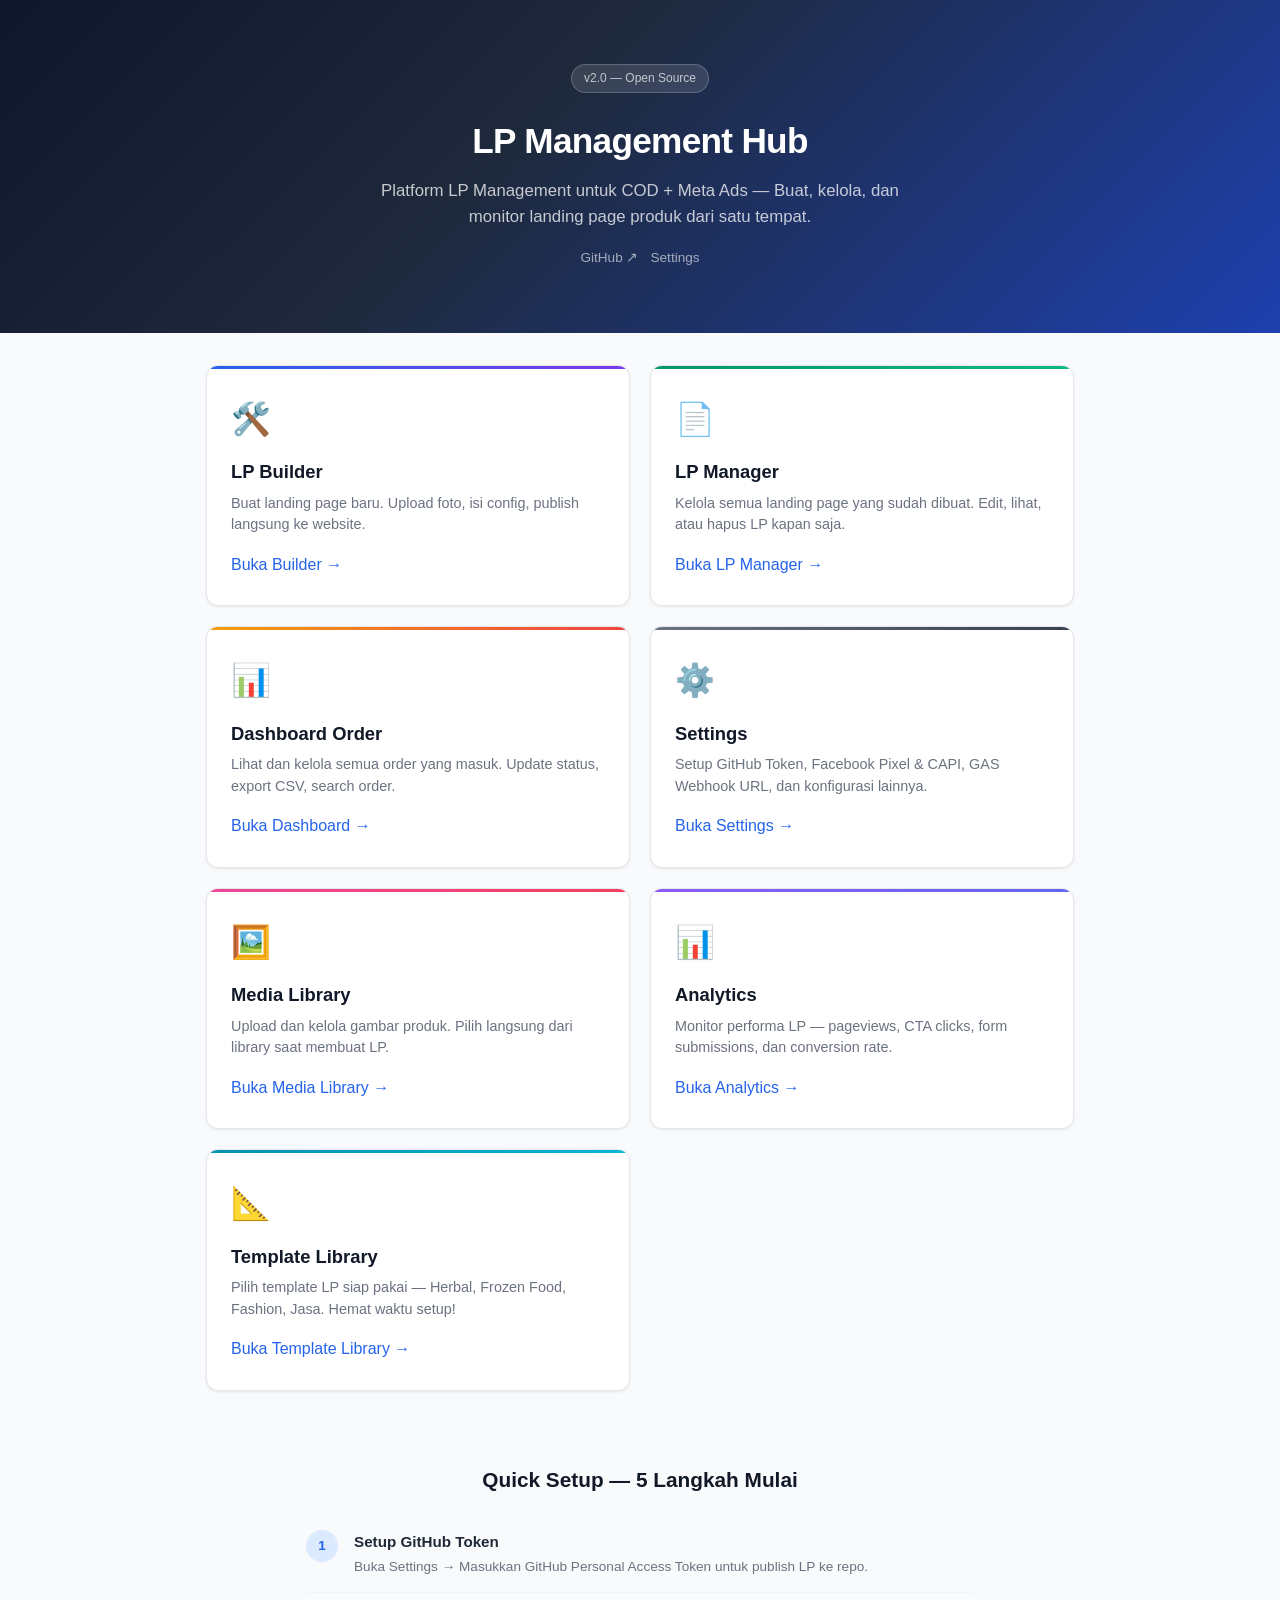
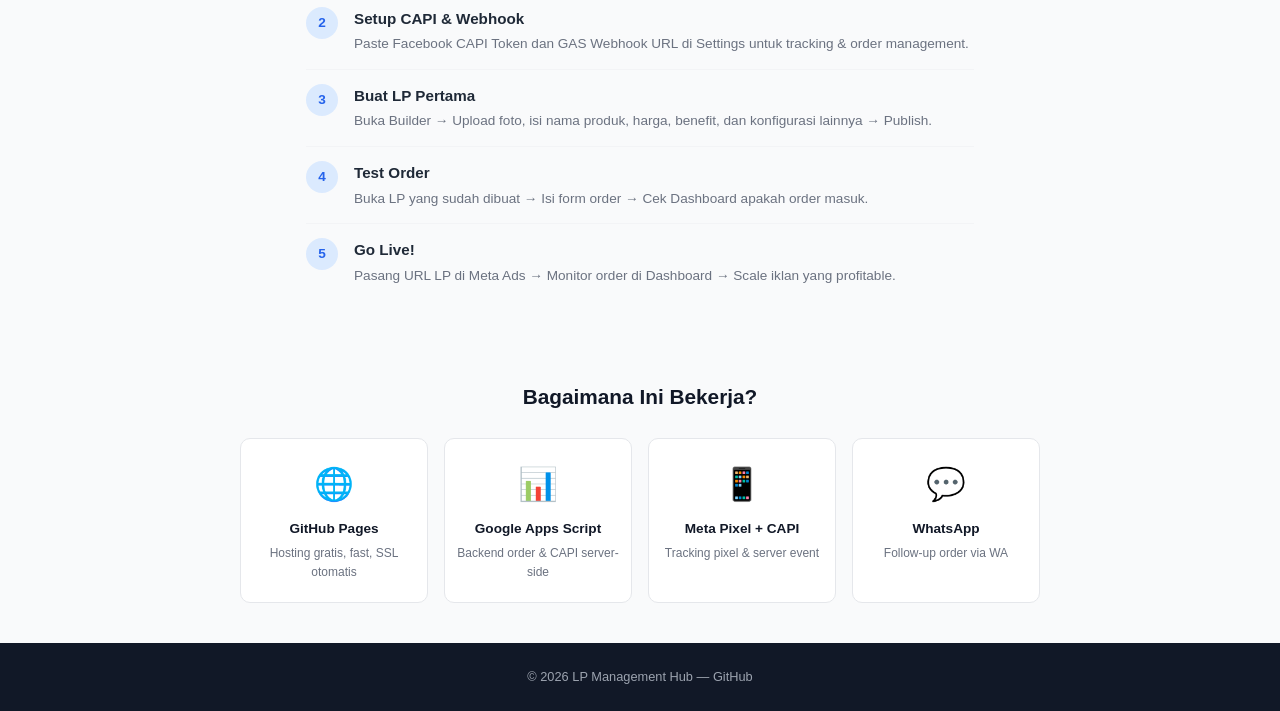
==== commit 729655c7: "feat: add Media Library, Analytics, Templates to hub" ====
--- a/index.html
+++ b/index.html
@@ -83,6 +83,30 @@
     <p>Setup GitHub Token, Facebook Pixel &amp; CAPI, GAS Webhook URL, dan konfigurasi lainnya.</p>
     <a href="admin/settings.html" class="btn btn-outline">Buka Settings →</a>
   </div>
+
+  <div class="hub-card">
+    <div class="card-accent" style="background:linear-gradient(90deg,#ec4899,#f43f5e)"></div>
+    <div class="card-icon">🖼️</div>
+    <h3>Media Library</h3>
+    <p>Upload dan kelola gambar produk. Pilih langsung dari library saat membuat LP.</p>
+    <a href="admin/media.html" class="btn">Buka Media Library →</a>
+  </div>
+
+  <div class="hub-card">
+    <div class="card-accent" style="background:linear-gradient(90deg,#8b5cf6,#6366f1)"></div>
+    <div class="card-icon">📊</div>
+    <h3>Analytics</h3>
+    <p>Monitor performa LP — pageviews, CTA clicks, form submissions, dan conversion rate.</p>
+    <a href="admin/analytics.html" class="btn">Buka Analytics →</a>
+  </div>
+
+  <div class="hub-card">
+    <div class="card-accent" style="background:linear-gradient(90deg,#0891b2,#06b6d4)"></div>
+    <div class="card-icon">📐</div>
+    <h3>Template Library</h3>
+    <p>Pilih template LP siap pakai — Herbal, Frozen Food, Fashion, Jasa. Hemat waktu setup!</p>
+    <a href="admin/templates.html" class="btn">Buka Template Library →</a>
+  </div>
 </div>
 
 <div class="setup-section">
